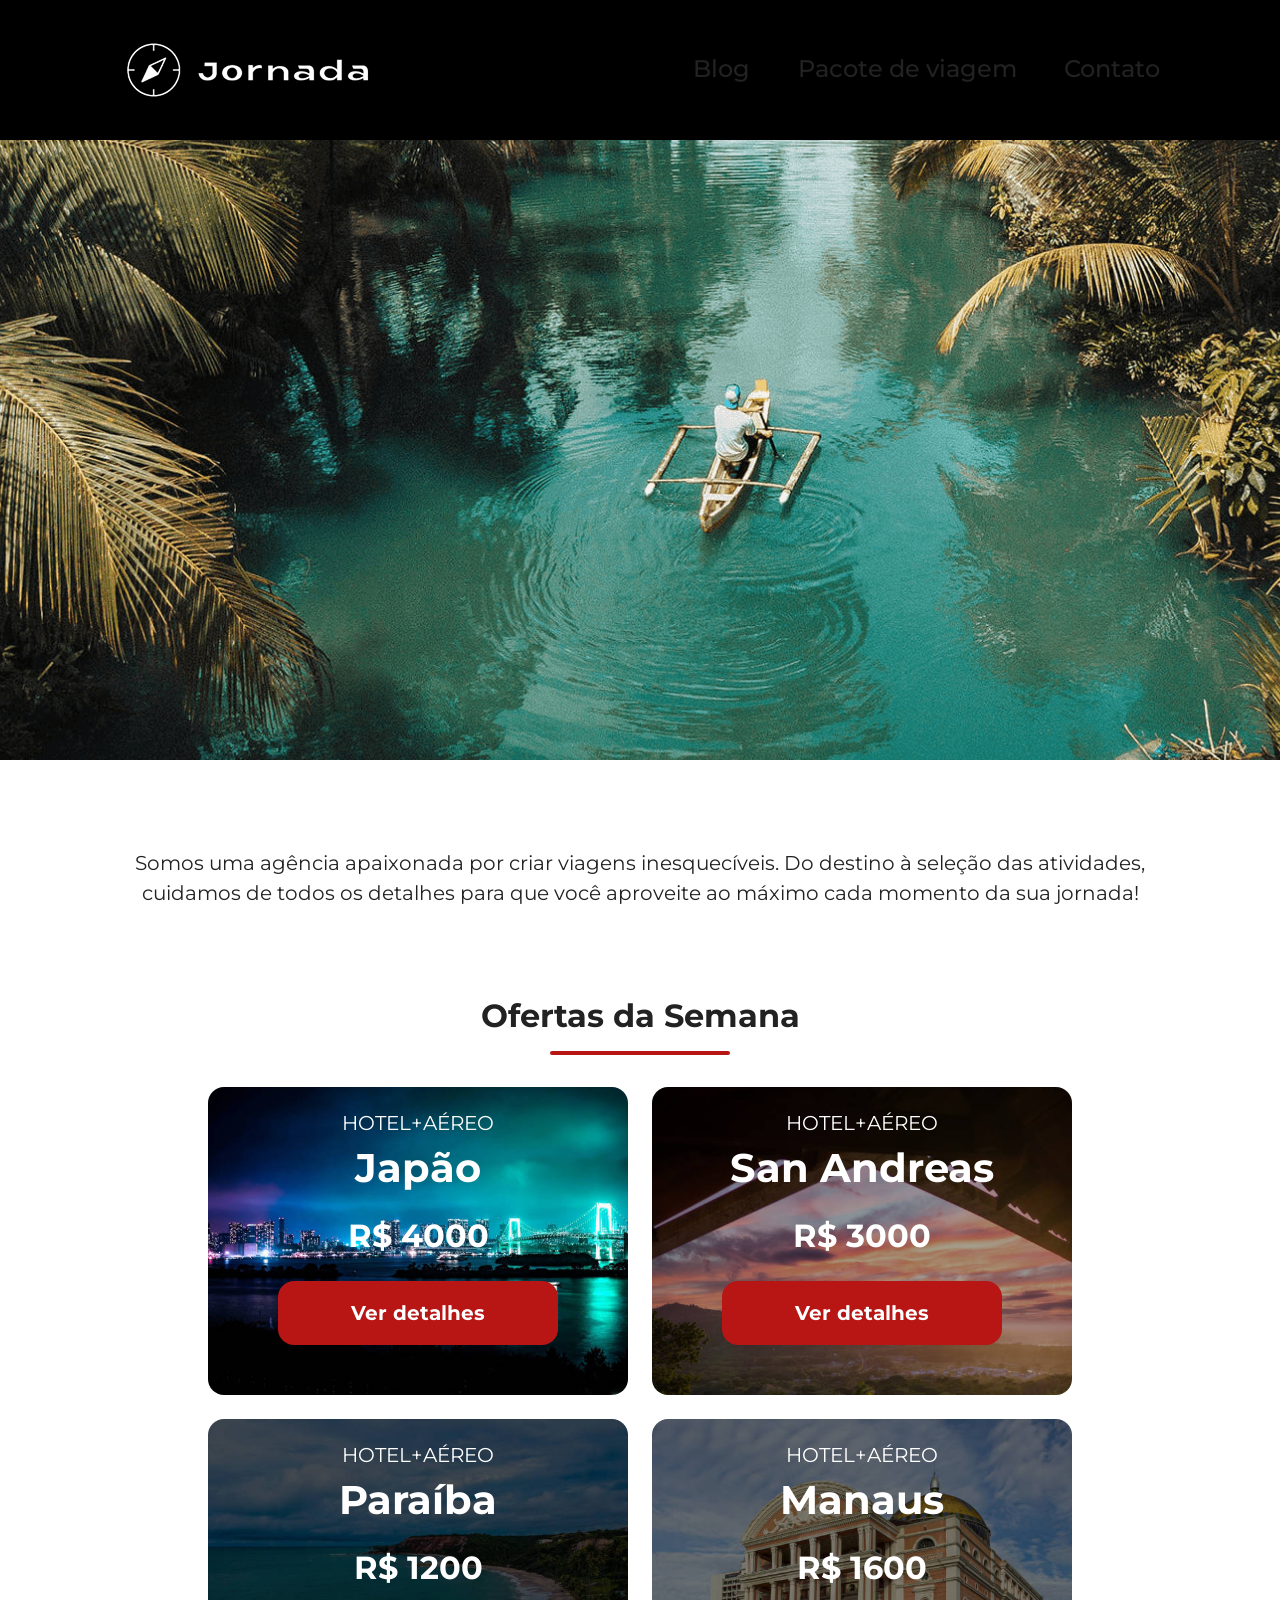
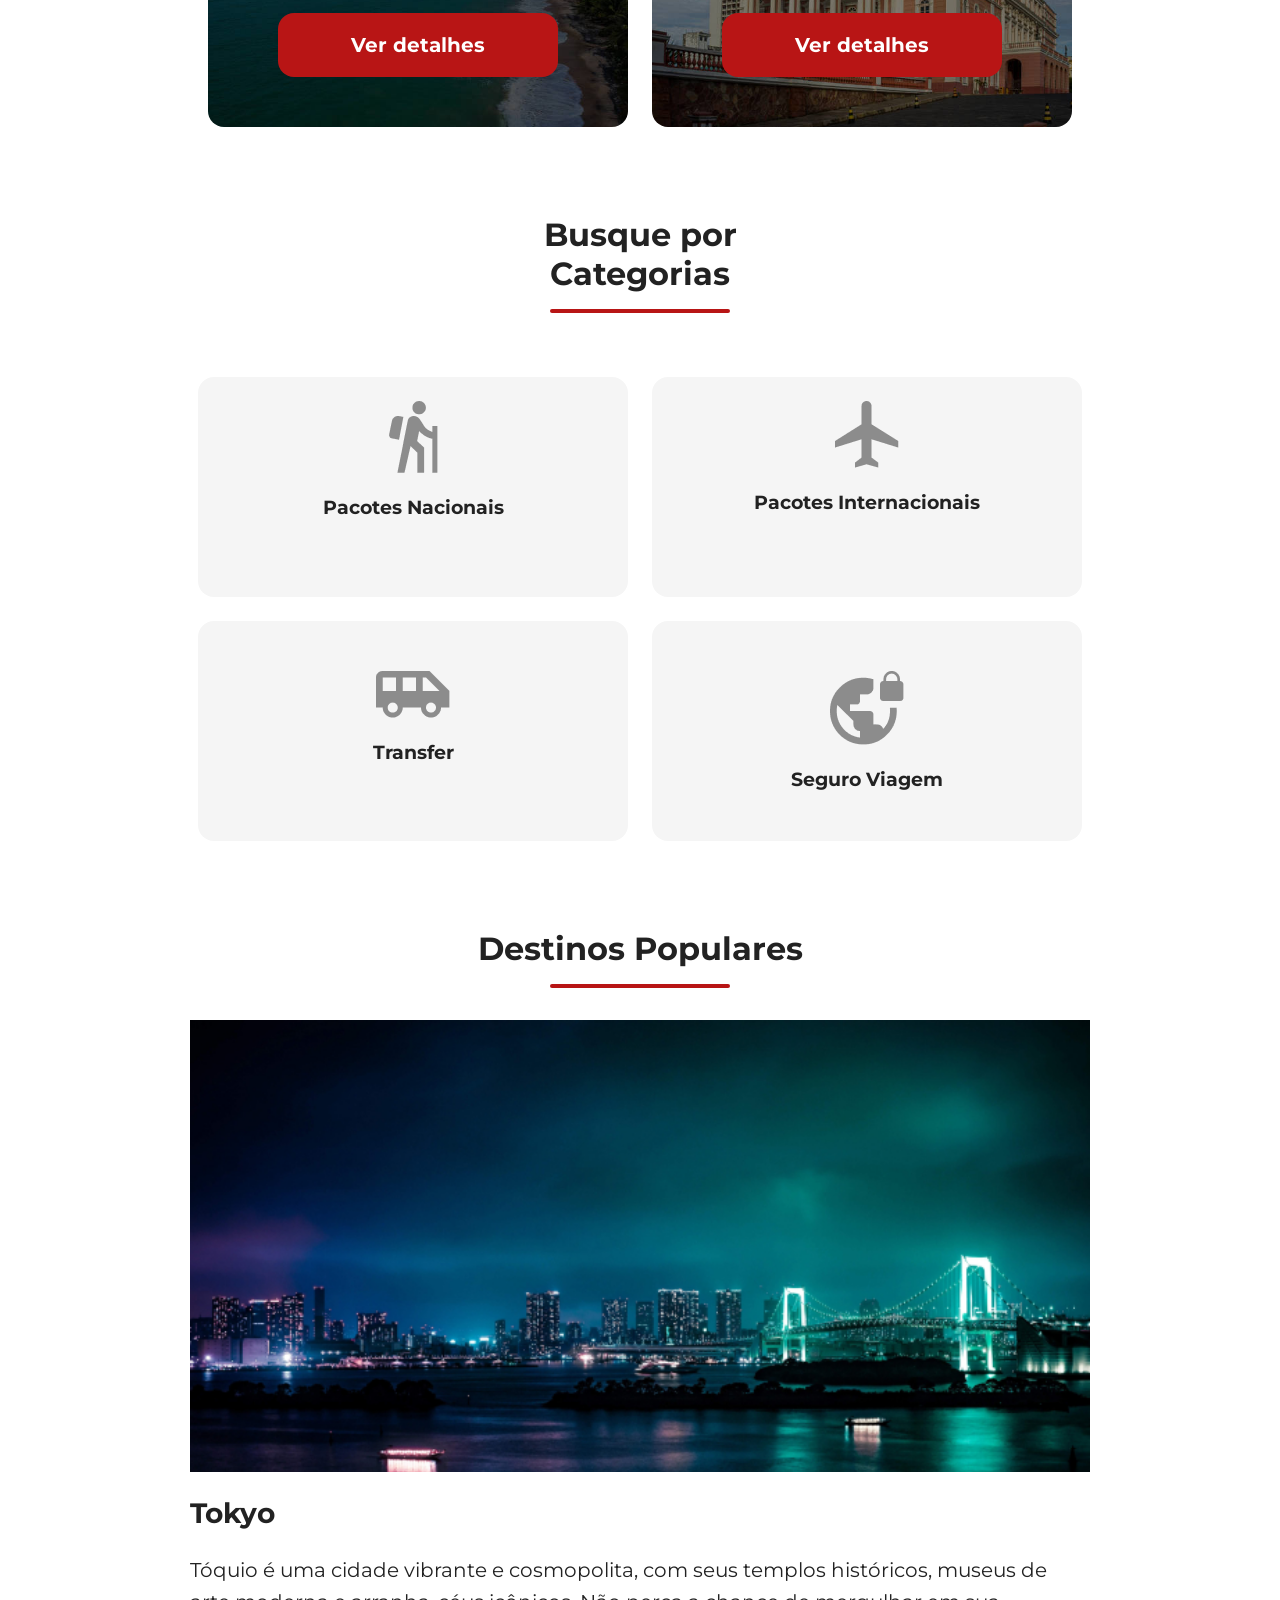
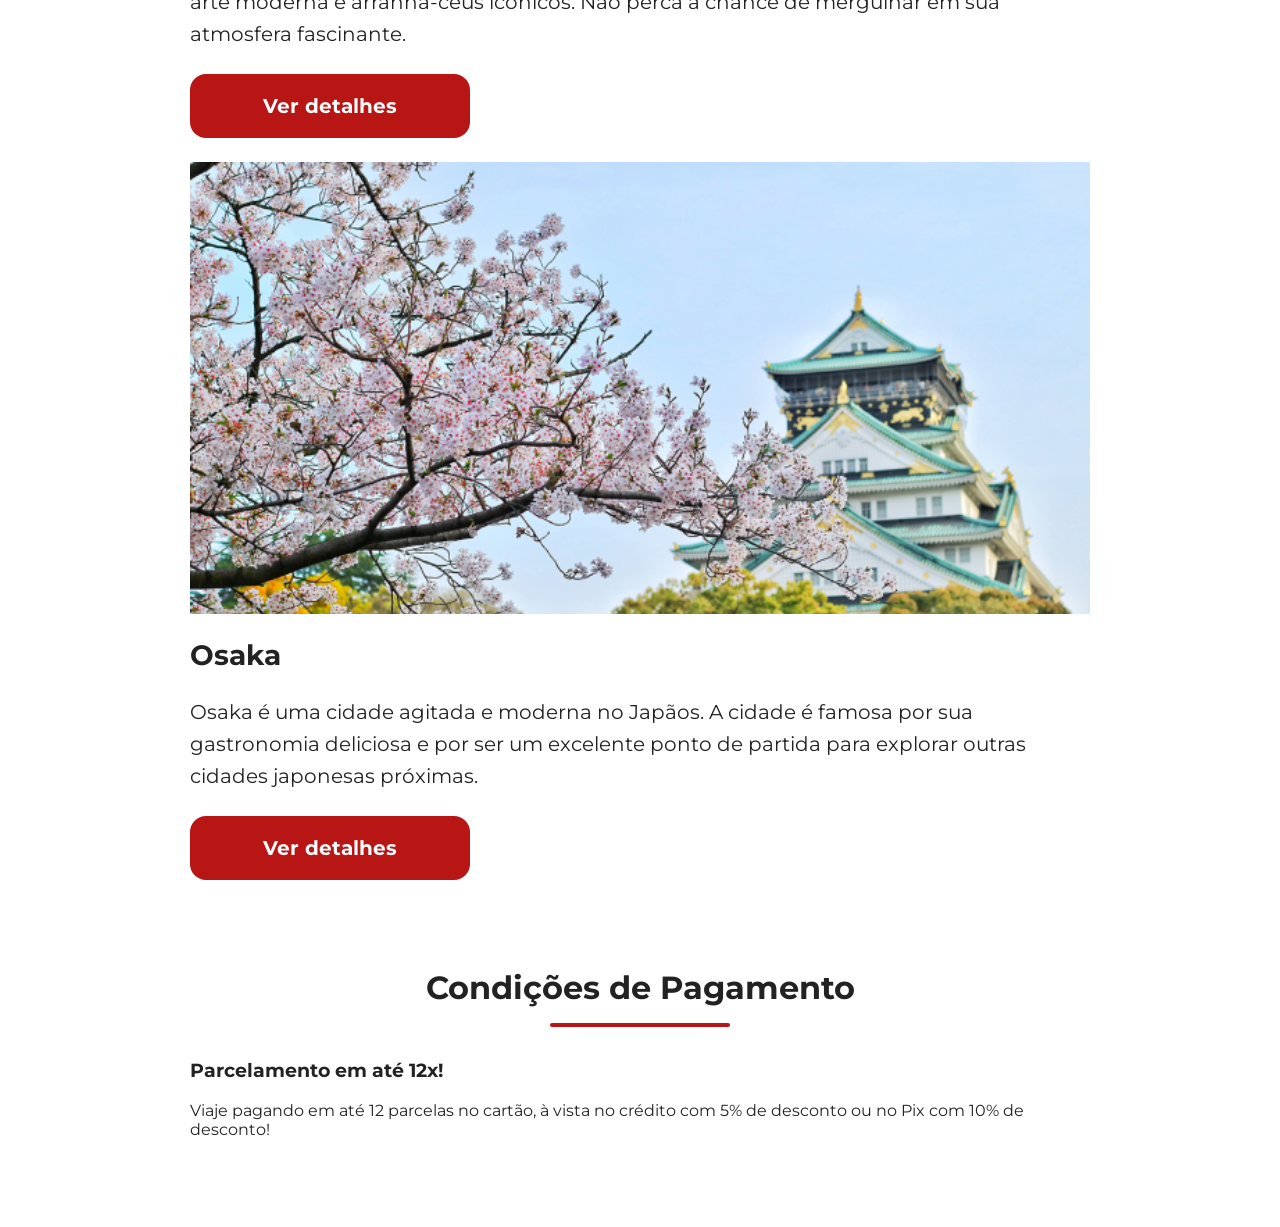
==== index.html @ bb182512 "Inicia sessao de condição de pagamento" ====
<!doctype html>
<html lang="pt-br">
  <head>
    <meta charset="UTF-8" />
    <meta name="viewport" content="width=device-width, initial-scale=1.0" />
    <link rel="stylesheet" href="./css/style.css" />
    <title>Jornada Viagens</title>
  </head>
  <body>
    <header class="main-header">
      <a class="logo" href="index.html" title="voltar para a página inicial">
        <img
          class="img-mobile"
          src="./img/bussola-jornada-branca.png"
          alt="Bussola do logo Jornada Viagens na cor Branca"
        />
        <img
          class="img-desktop"
          src="img/bussola-texto-jornada-branca.png"
          alt="Logo Jornada Viagens na cor Branca"
        />
      </a>

      <div class="navigation-menu">
        <label for="menu"><img src="./img/menu.png" alt="menu" /></label>
        <input type="checkbox" id="menu" hidden />

        <nav>
          <ul class="list-links">
            <li>
              <a href="blog.html" target="_blank" title="Acessar Blog">Blog</a>
            </li>
            <li>
              <a
                href="pacotes.html"
                target="_blank"
                title="Acessar pacotes de Viagens"
                >Pacote de viagem</a
              >
            </li>
            <li>
              <a href="contato.html" target="_blank" title="Acessar Contato "
                >Contato</a
              >
            </li>
          </ul>
        </nav>
      </div>
    </header>

    <section class="hero">
      <div class="hero-img"></div>
      <h2>
        Somos uma agência apaixonada por criar viagens inesquecíveis. Do destino
        à seleção das atividades, cuidamos de todos os detalhes para que você
        aproveite ao máximo cada momento da sua jornada!
      </h2>
    </section>

    <section class="offers">
      <div class="section-title">
        <h2>Ofertas da Semana</h2>
        <hr />
      </div>

      <div class="offers-cards">
        <article class="card japao">
          <header>
            <p>HOTEL+AÉREO</p>
            <h3>
              Japão <br />
              <span>R$ 4000</span>
            </h3>
          </header>

          <footer>
            <a href="#" class="button">Ver detalhes</a>
          </footer>
          <br />
        </article>

        <article class="card san-andreas">
          <header>
            <p>HOTEL+AÉREO</p>
            <h3>
              San Andreas <br />
              <span>R$ 3000</span>
            </h3>
          </header>

          <footer>
            <a href="#" class="button">Ver detalhes</a>
          </footer>
          <br />
        </article>

        <article class="card paraiba">
          <header>
            <p>HOTEL+AÉREO</p>
            <h3>
              Paraíba <br />
              <span>R$ 1200</span>
            </h3>
          </header>

          <footer>
            <a href="#" class="button">Ver detalhes</a>
          </footer>
          <br />
        </article>

        <article class="card manaus">
          <header>
            <p>HOTEL+AÉREO</p>
            <h3>
              Manaus <br />
              <span>R$ 1600</span>
            </h3>
          </header>

          <footer>
            <a href="#" class="button">Ver detalhes</a>
          </footer>
          <br />
        </article>
      </div>
    </section>

    <section class="categories">
      <div class="section-title">
        <h2>Busque por Categorias</h2>
        <hr />
      </div>

      <div class="categories-cards">
        <a
          class="card nacional"
          href="#"
          target="_blank"
          title="Busque pela categoria pacotes nacionais"
        >
          <img
            src="./img/icone-pacotes-nacionais.png"
            alt="icone representando uma pessoa fazendo caminhada"
          />

          <h3>Pacotes Nacionais</h3>
        </a>

        <a
          class="card internacional"
          href="#"
          target="_blank"
          title="Busque pela categoria pacotes Internacionais"
        >
          <img
            src="./img/icone-pacotes-interacionais.png"
            alt="icone representando um aviao"
          />

          <h3>Pacotes Internacionais</h3>
        </a>

        <a
          class="card transfer single-line bus"
          href="#"
          target="_blank"
          title="Busque por um transfer"
        >
          <img
            src="./img/icone-transfer.png"
            alt="icone representando um onibus"
          />

          <h3>Transfer</h3>
        </a>

        <a
          class="card seguro-viagem single-line"
          href="#"
          target="_blank"
          title="Busque por seguro viagem"
        >
          <img
            src="./img/icone-seguro-viagem.png"
            alt="icone representando o planeta terra"
          />

          <h3>Seguro Viagem</h3>
        </a>
      </div>
    </section>

    <section class="destinations">
      <div class="section-title">
        <h2>Destinos Populares</h2>
        <hr />
      </div>

      <div class="destination-items">
        <article class="item tokyo">
          <header>
            <div class="img-item"></div>
            <h3 class="content-title">Tokyo</h3>
          </header>
          <p class="content-text">
            Tóquio é uma cidade vibrante e cosmopolita, com seus templos
            históricos, museus de arte moderna e arranha-céus icônicos. Não
            perca a chance de mergulhar em sua atmosfera fascinante.
          </p>
          <footer>
            <a
              href="#"
              target="_blank"
              title="Veja mais detalhes do destino Tokyo"
              class="button"
              >Ver detalhes
            </a>
          </footer>
        </article>

        <article class="item osaka">
          <header>
            <div class="img-item"></div>
            <h3 class="content-title">Osaka</h3>
          </header>
          <p class="content-text">
            Osaka é uma cidade agitada e moderna no Japãos. A cidade é famosa
            por sua gastronomia deliciosa e por ser um excelente ponto de
            partida para explorar outras cidades japonesas próximas.
          </p>
          <footer>
            <a
              href="#"
              class="button"
              target="_blank"
              title="Veja mais detalhes do destino Osaka"
              >Ver detalhes</a
            >
          </footer>
        </article>
      </div>
    </section>

    <section class="payments">
      <div class="section-title">
        <h2>Condições de Pagamento</h2>
        <hr />
      </div>

      <div class="text-content">
        <h3>Parcelamento em até 12x!</h3>
        <p>
          Viaje pagando em até 12 parcelas no cartão, à vista no crédito com 5%
          de desconto ou no Pix com 10% de desconto!
        </p>
      </div>
      <div class="image-content">
        <div class="image bag"></div>
        <div class="image passport"></div>
        <div class="image people"></div>
      </div>
    </section>
  </body>
</html>
---- css/style.css ----
@import url(global.css);
@import url(header.css);
@import url(hero.css);
@import url(offers.css);
@import url(categories.css);
@import url(destinations.css);
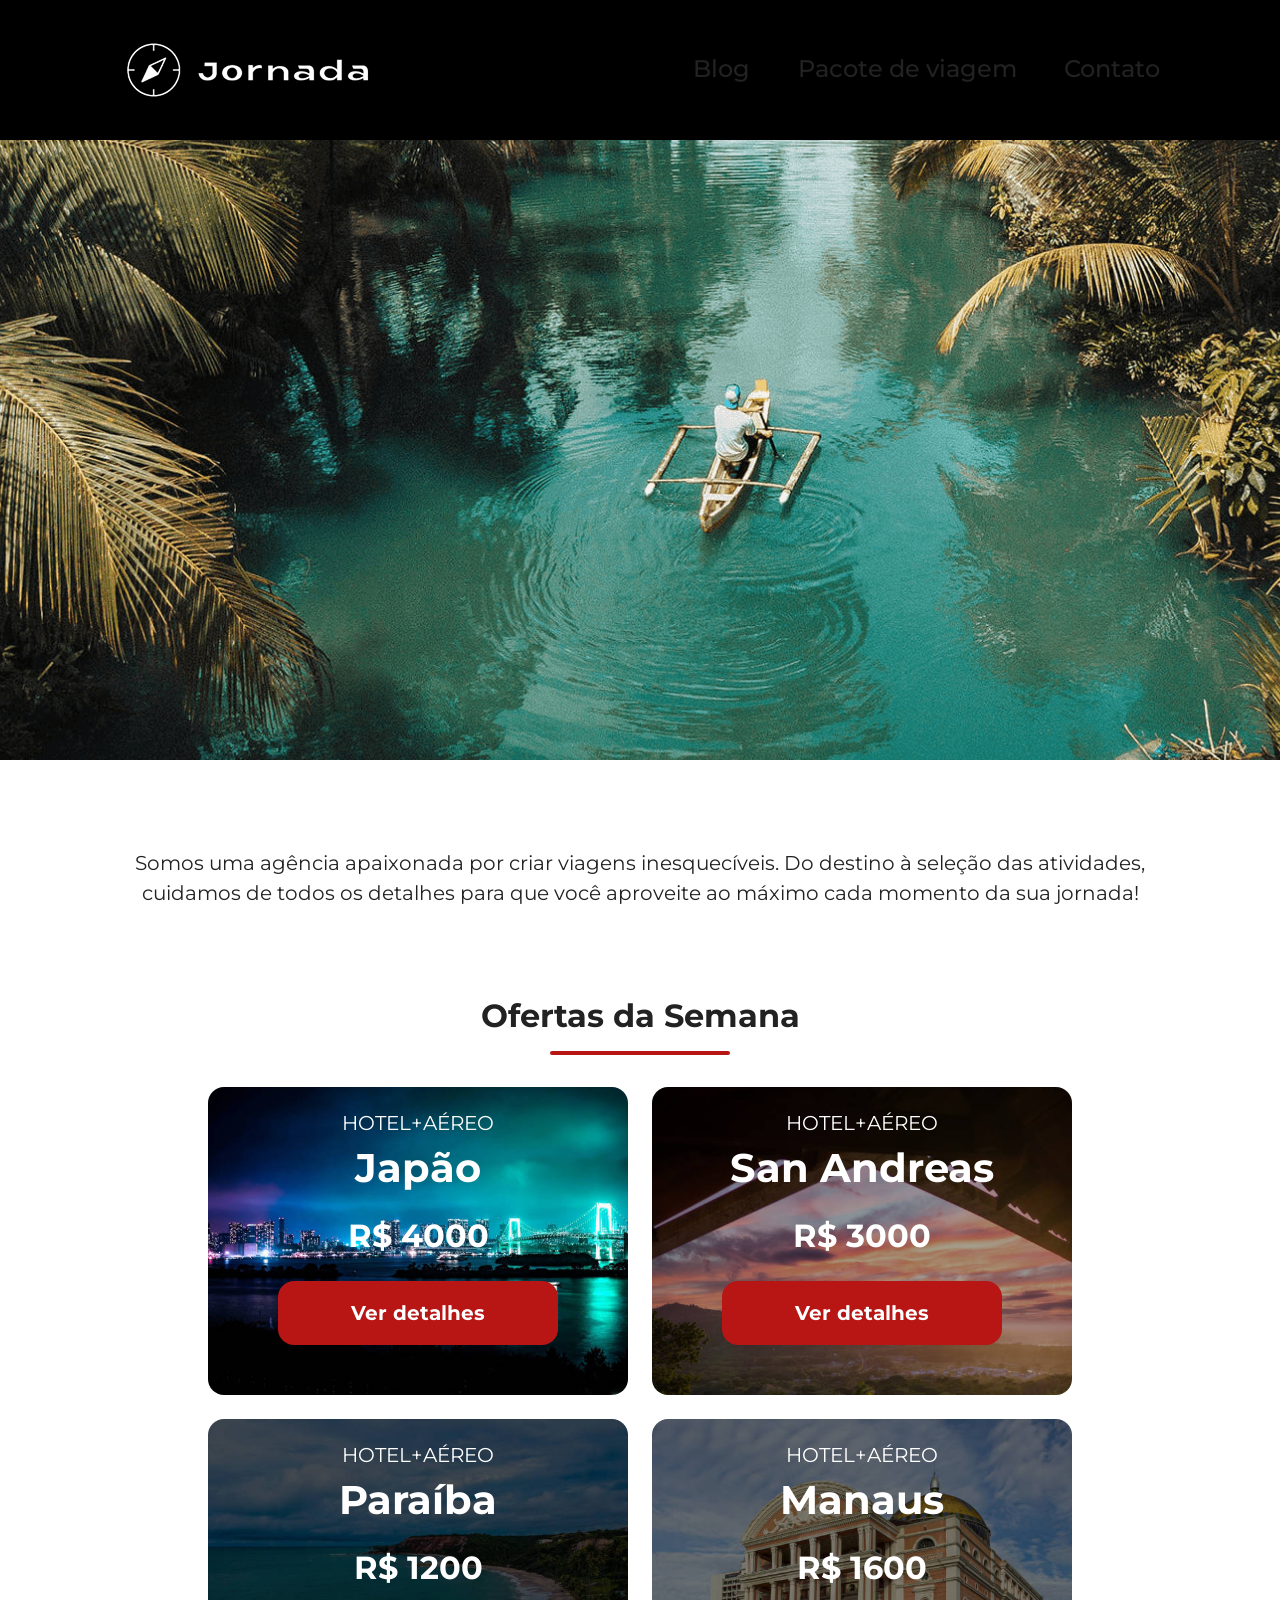
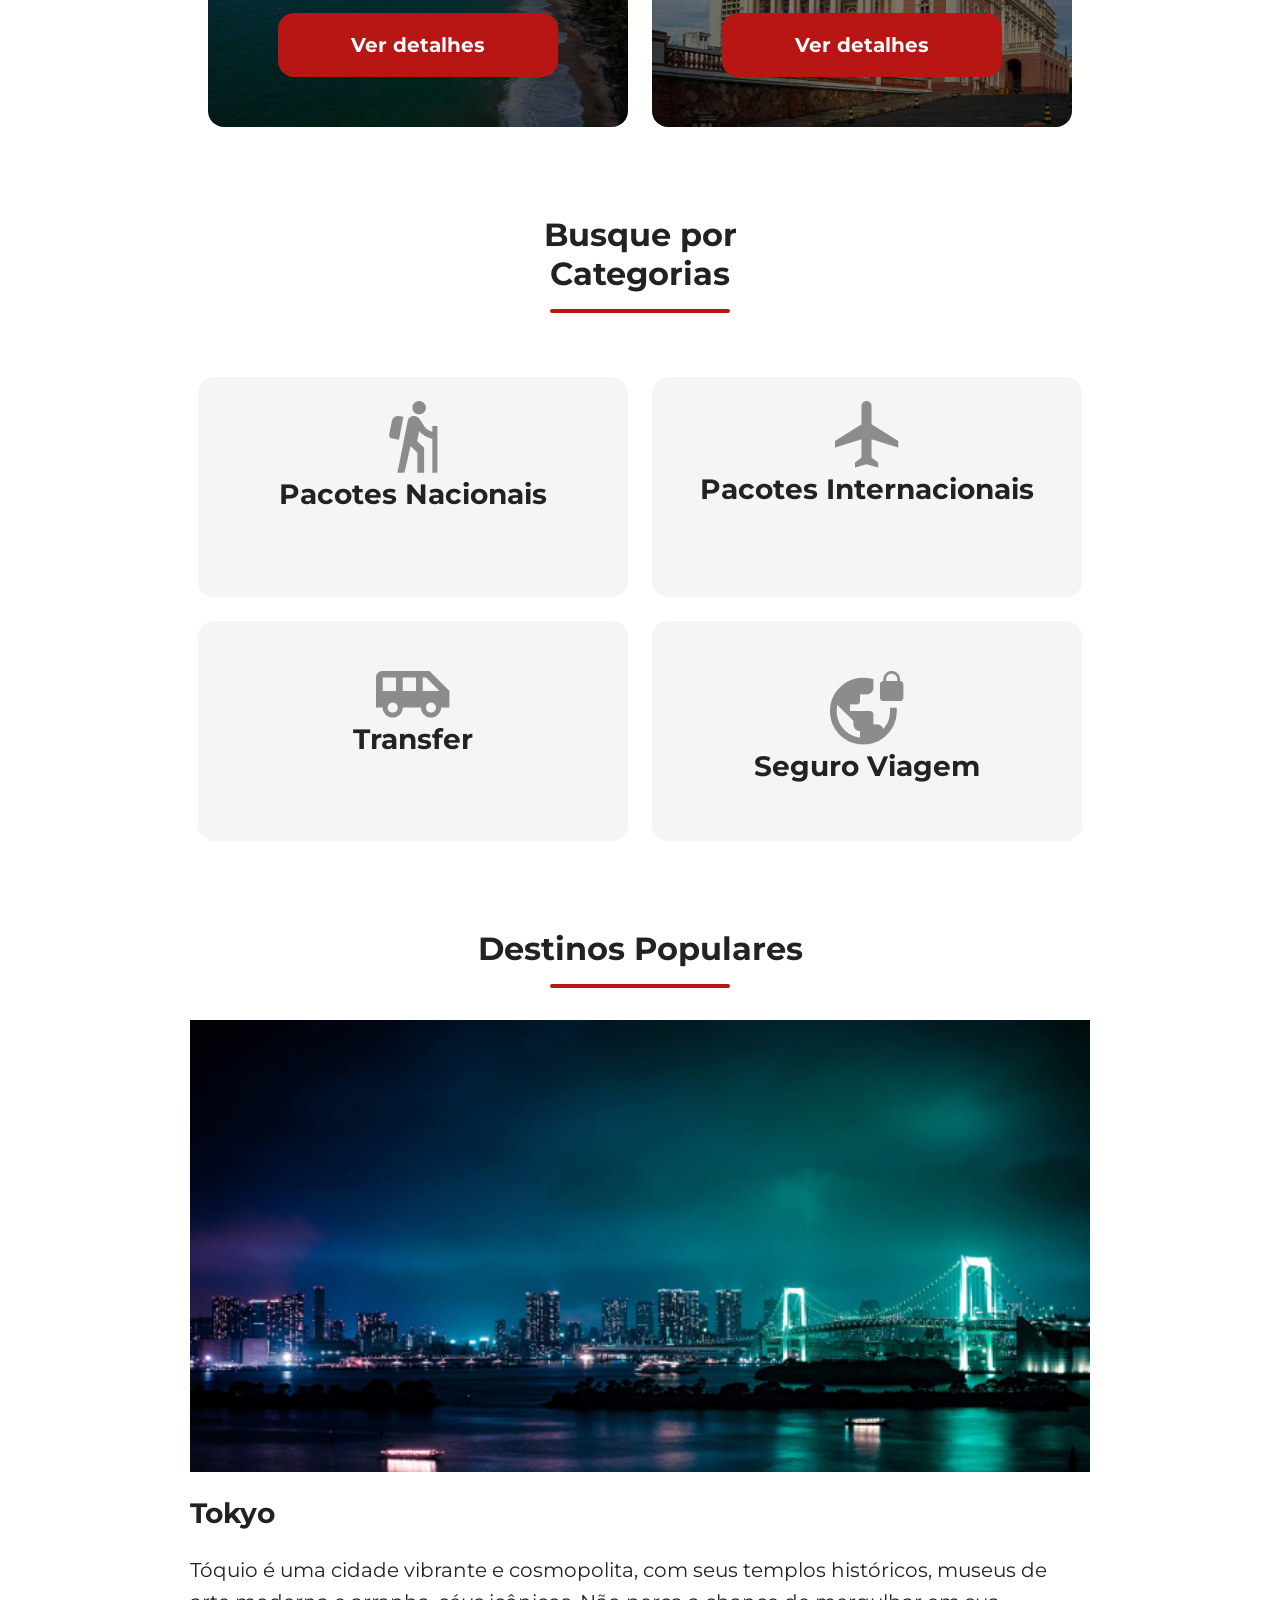
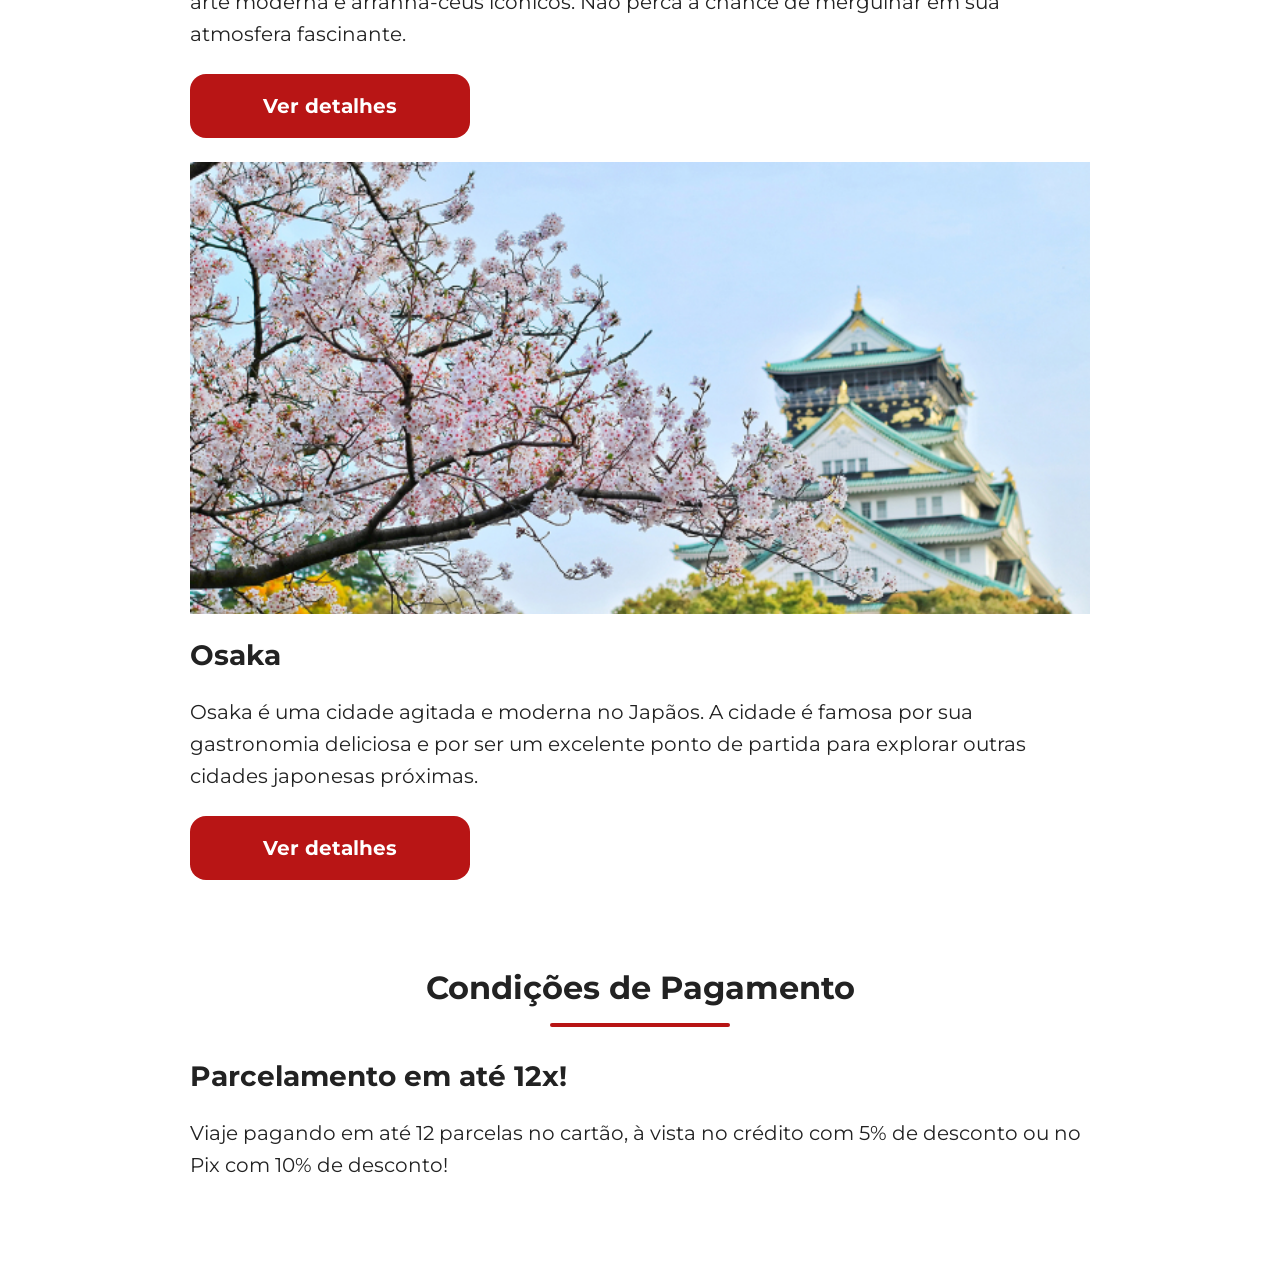
==== commit 2f9cdf57: "Reutiliza estilogs de textos" ====
--- a/index.html
+++ b/index.html
@@ -128,7 +128,7 @@
 
     <section class="categories">
       <div class="section-title">
-        <h2>Busque por Categorias</h2>
+        <h2 class="content-title">Busque por Categorias</h2>
         <hr />
       </div>
 
@@ -144,7 +144,7 @@
             alt="icone representando uma pessoa fazendo caminhada"
           />
 
-          <h3>Pacotes Nacionais</h3>
+          <h3 class="content-title">Pacotes Nacionais</h3>
         </a>
 
         <a
@@ -158,7 +158,7 @@
             alt="icone representando um aviao"
           />
 
-          <h3>Pacotes Internacionais</h3>
+          <h3 class="content-title">Pacotes Internacionais</h3>
         </a>
 
         <a
@@ -172,7 +172,7 @@
             alt="icone representando um onibus"
           />
 
-          <h3>Transfer</h3>
+          <h3 class="content-title">Transfer</h3>
         </a>
 
         <a
@@ -186,14 +186,14 @@
             alt="icone representando o planeta terra"
           />
 
-          <h3>Seguro Viagem</h3>
+          <h3 class="content-title">Seguro Viagem</h3>
         </a>
       </div>
     </section>
 
     <section class="destinations">
       <div class="section-title">
-        <h2>Destinos Populares</h2>
+        <h2 class="content-title">Destinos Populares</h2>
         <hr />
       </div>
 
@@ -249,8 +249,8 @@
       </div>
 
       <div class="text-content">
-        <h3>Parcelamento em até 12x!</h3>
-        <p>
+        <h3 class="content-title">Parcelamento em até 12x!</h3>
+        <p class="content-text">
           Viaje pagando em até 12 parcelas no cartão, à vista no crédito com 5%
           de desconto ou no Pix com 10% de desconto!
         </p>
--- a/css/style.css
+++ b/css/style.css
@@ -4,3 +4,4 @@
 @import url(offers.css);
 @import url(categories.css);
 @import url(destinations.css);
+@import url(payments.css);
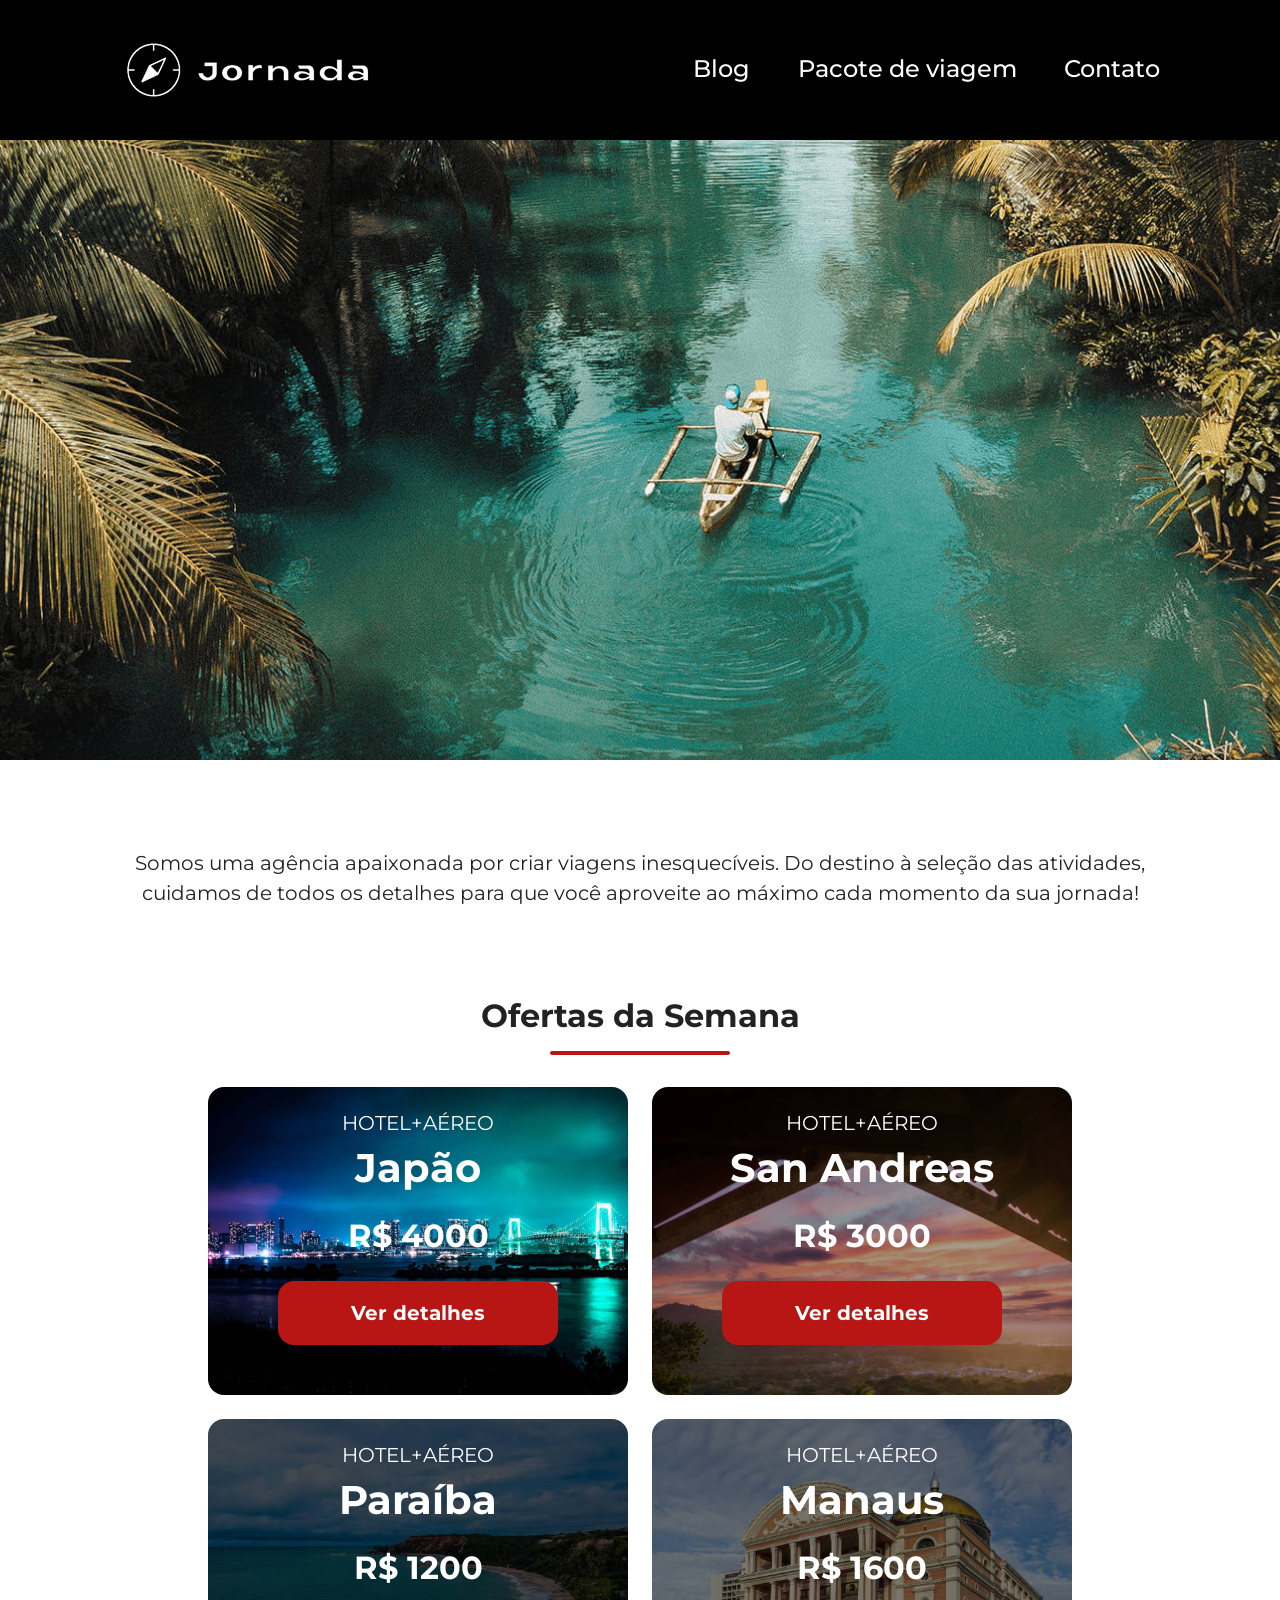
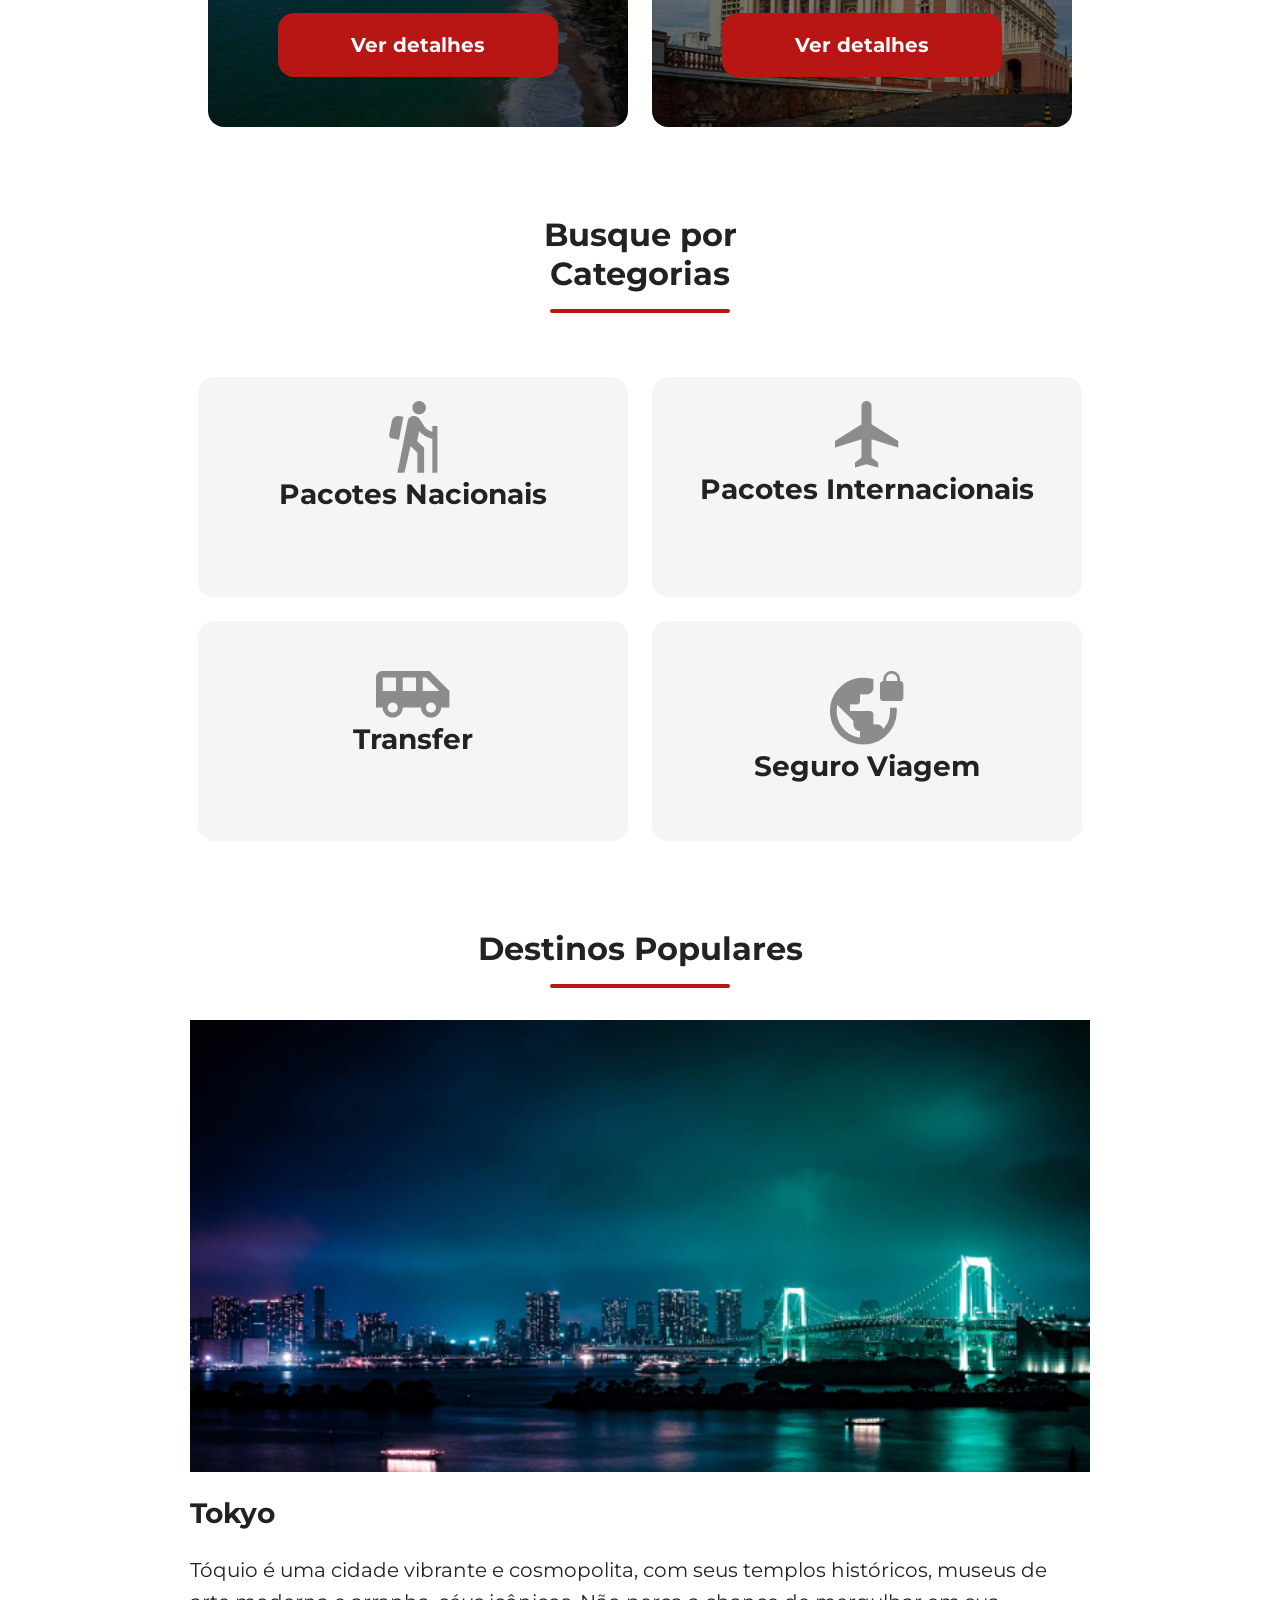
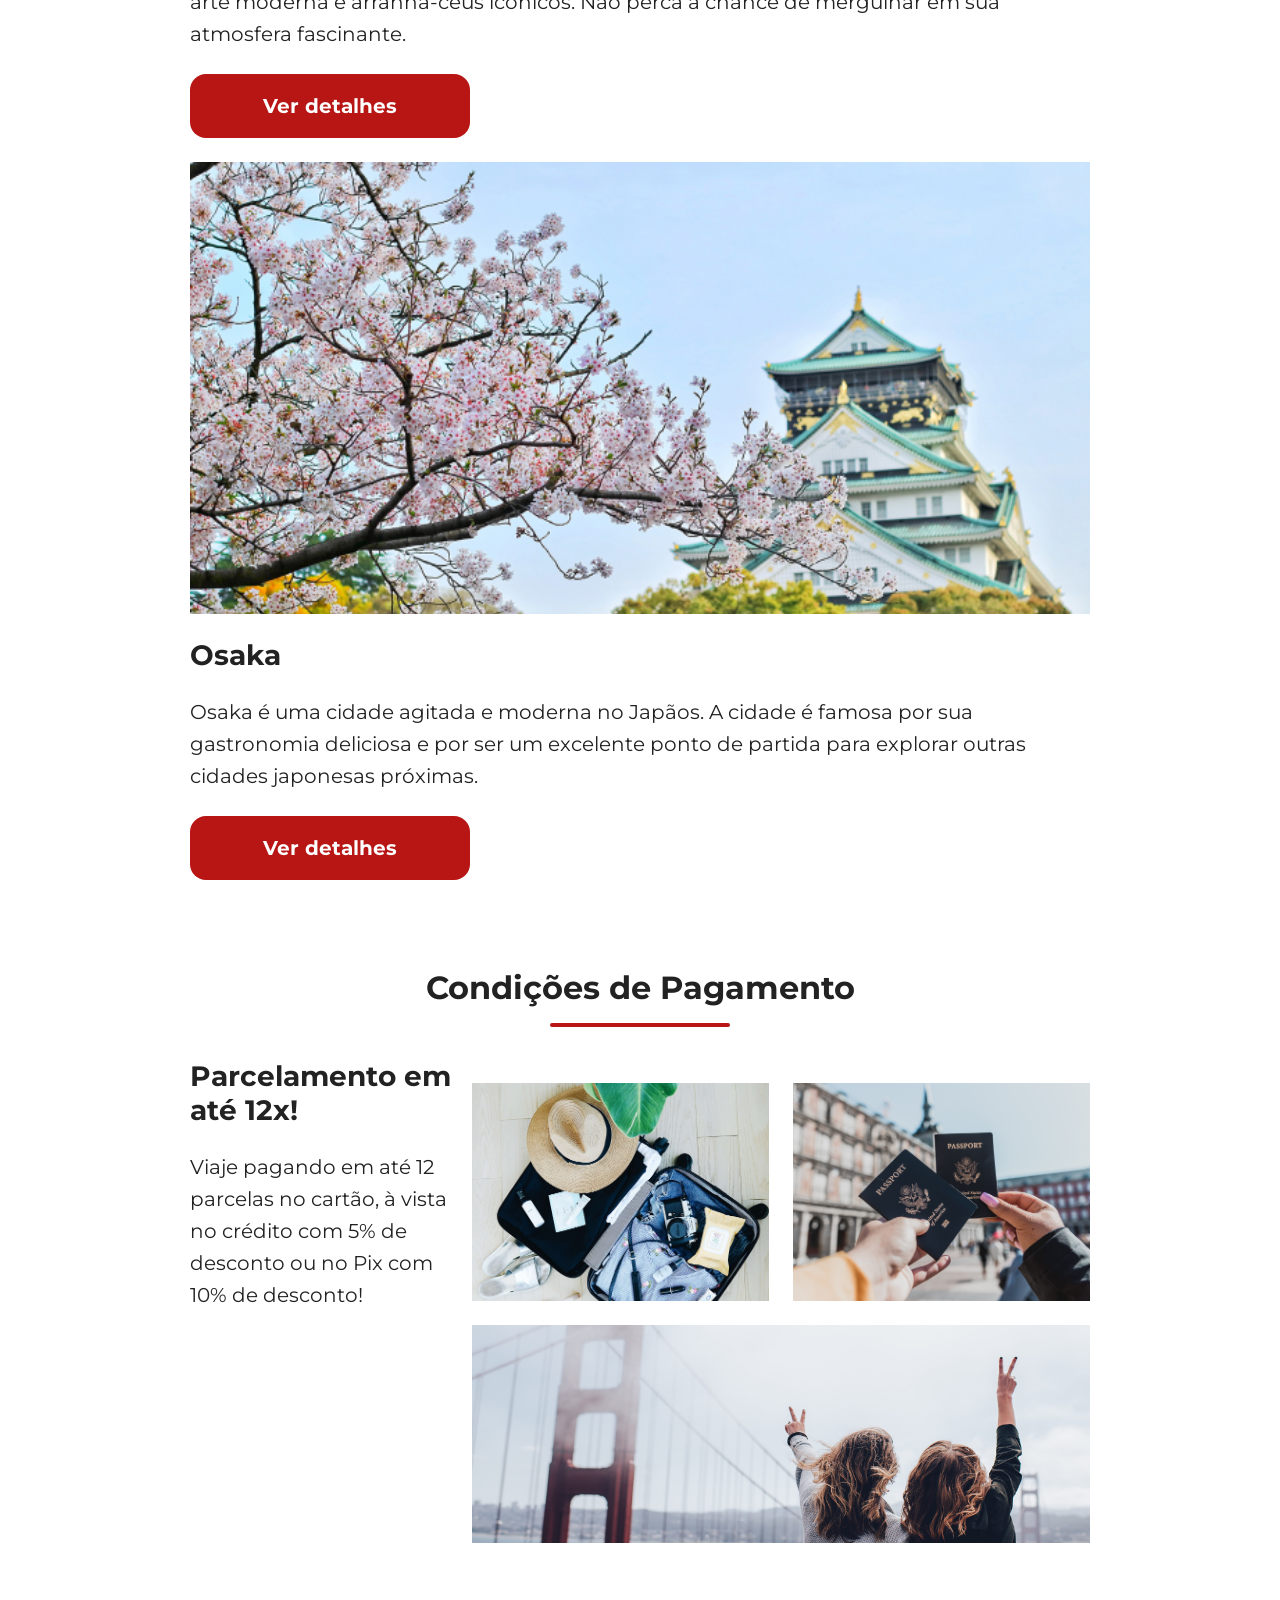
==== commit 29936199: "Finaliza sessao pagamentos" ====
--- a/index.html
+++ b/index.html
@@ -247,18 +247,19 @@
         <h2>Condições de Pagamento</h2>
         <hr />
       </div>
-
-      <div class="text-content">
-        <h3 class="content-title">Parcelamento em até 12x!</h3>
-        <p class="content-text">
-          Viaje pagando em até 12 parcelas no cartão, à vista no crédito com 5%
-          de desconto ou no Pix com 10% de desconto!
-        </p>
-      </div>
-      <div class="image-content">
-        <div class="image bag"></div>
-        <div class="image passport"></div>
-        <div class="image people"></div>
+      <div class="content-container">
+        <div class="text-content">
+          <h3 class="content-title">Parcelamento em até 12x!</h3>
+          <p class="content-text">
+            Viaje pagando em até 12 parcelas no cartão, à vista no crédito com
+            5% de desconto ou no Pix com 10% de desconto!
+          </p>
+        </div>
+        <div class="image-gallery">
+          <div class="image first"></div>
+          <div class="image second"></div>
+          <div class="image third colspan-2"></div>
+        </div>
       </div>
     </section>
   </body>
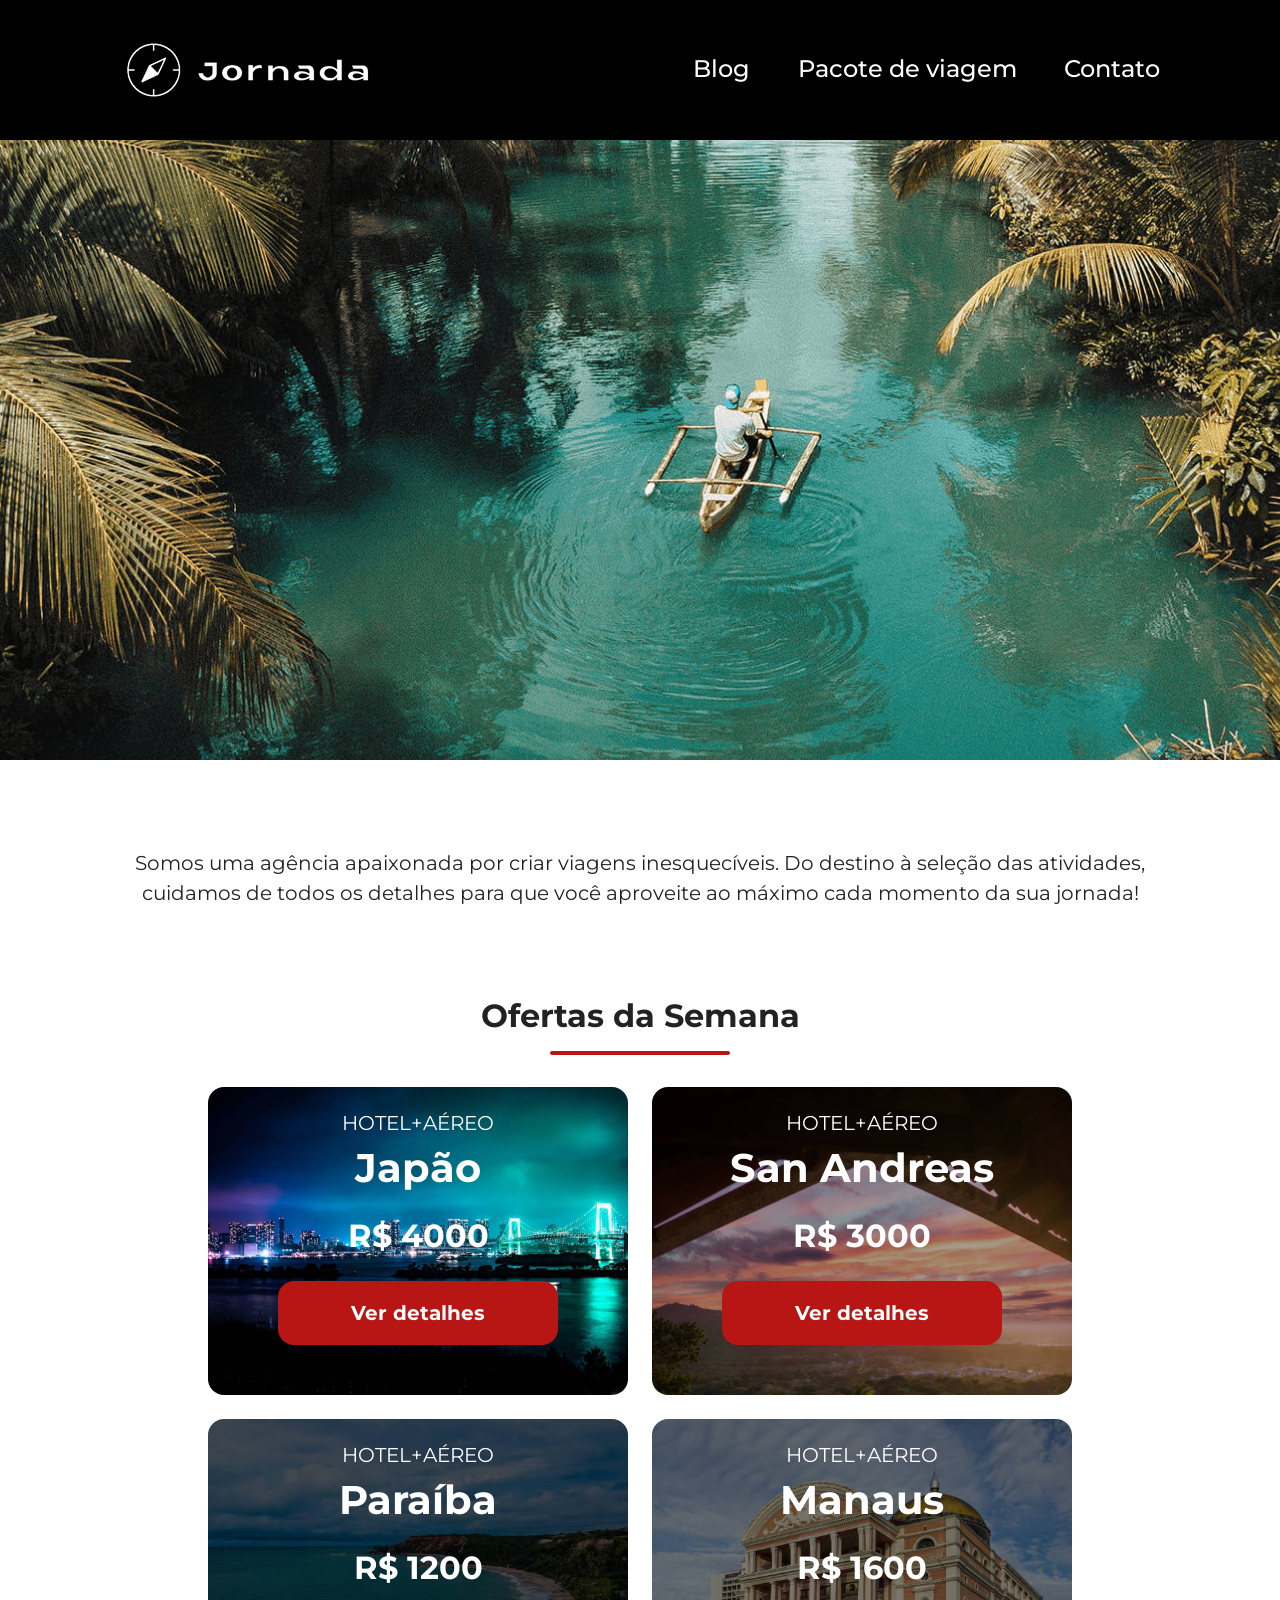
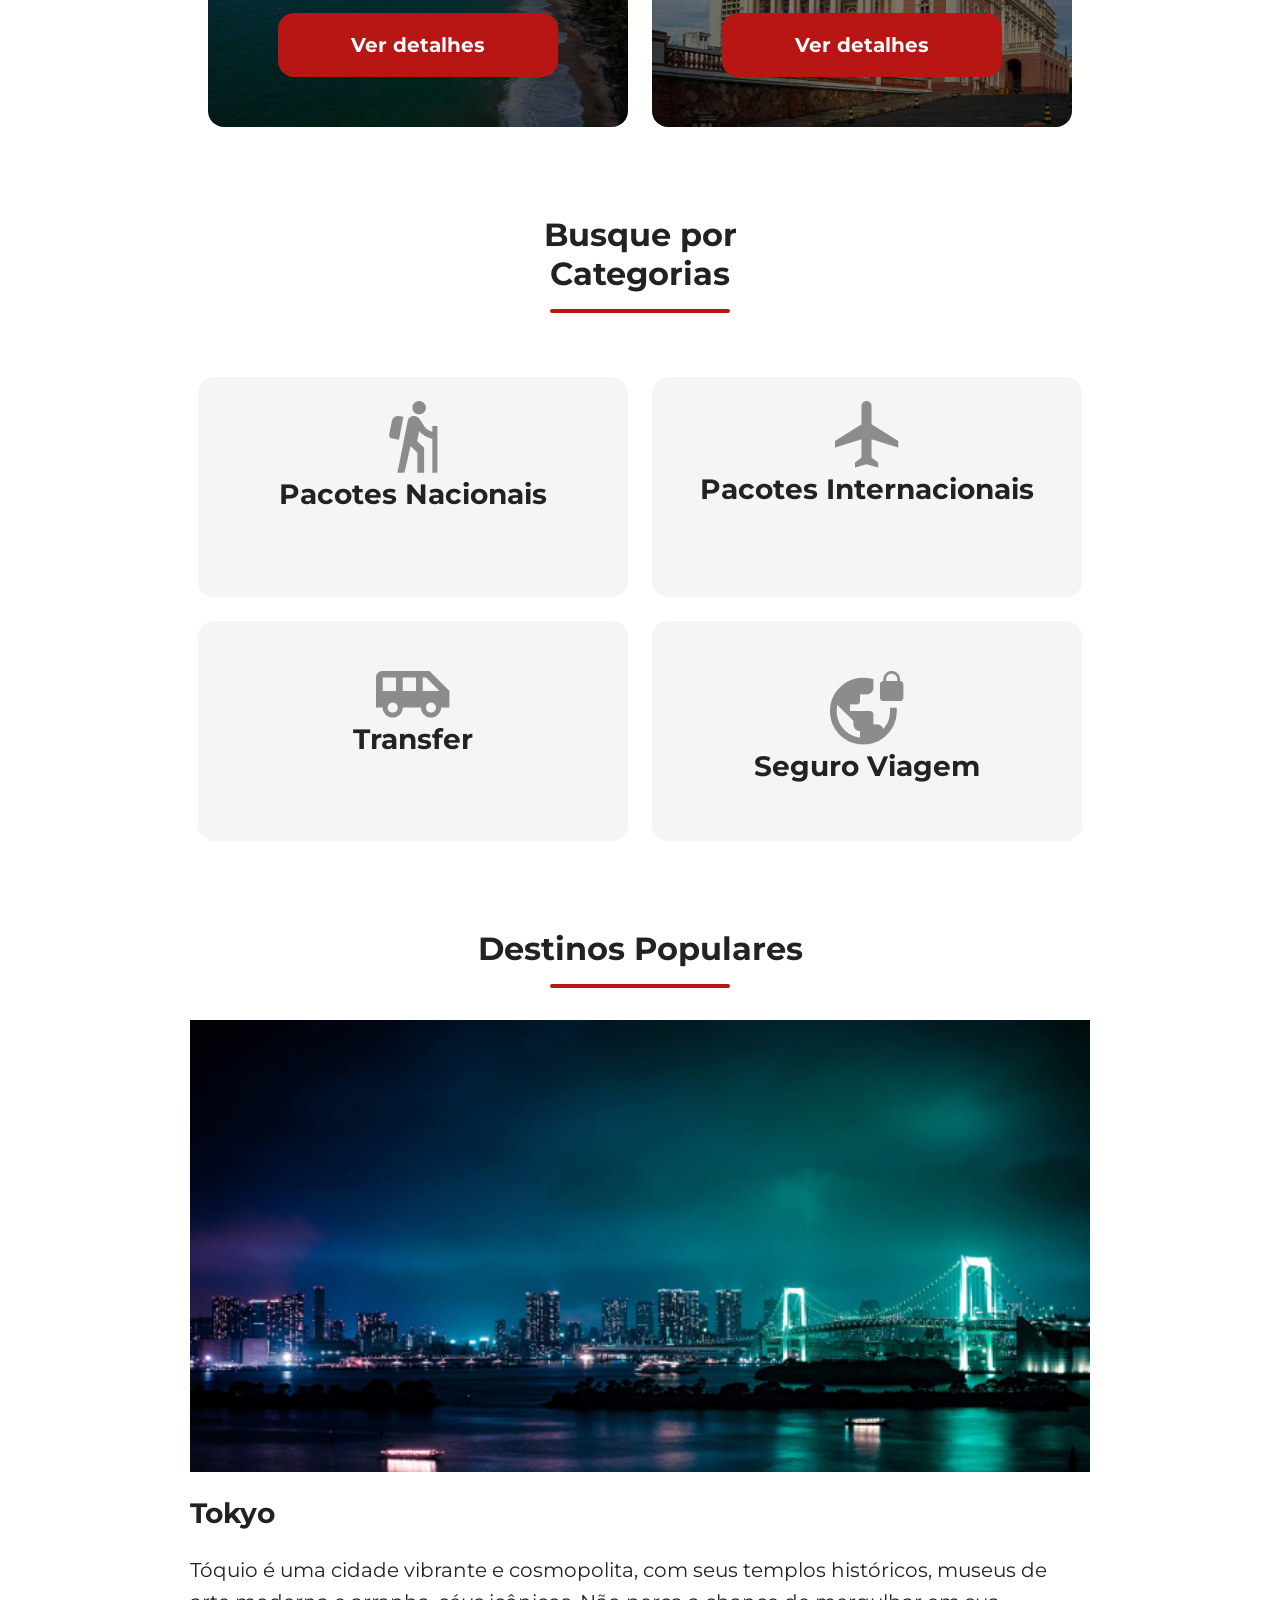
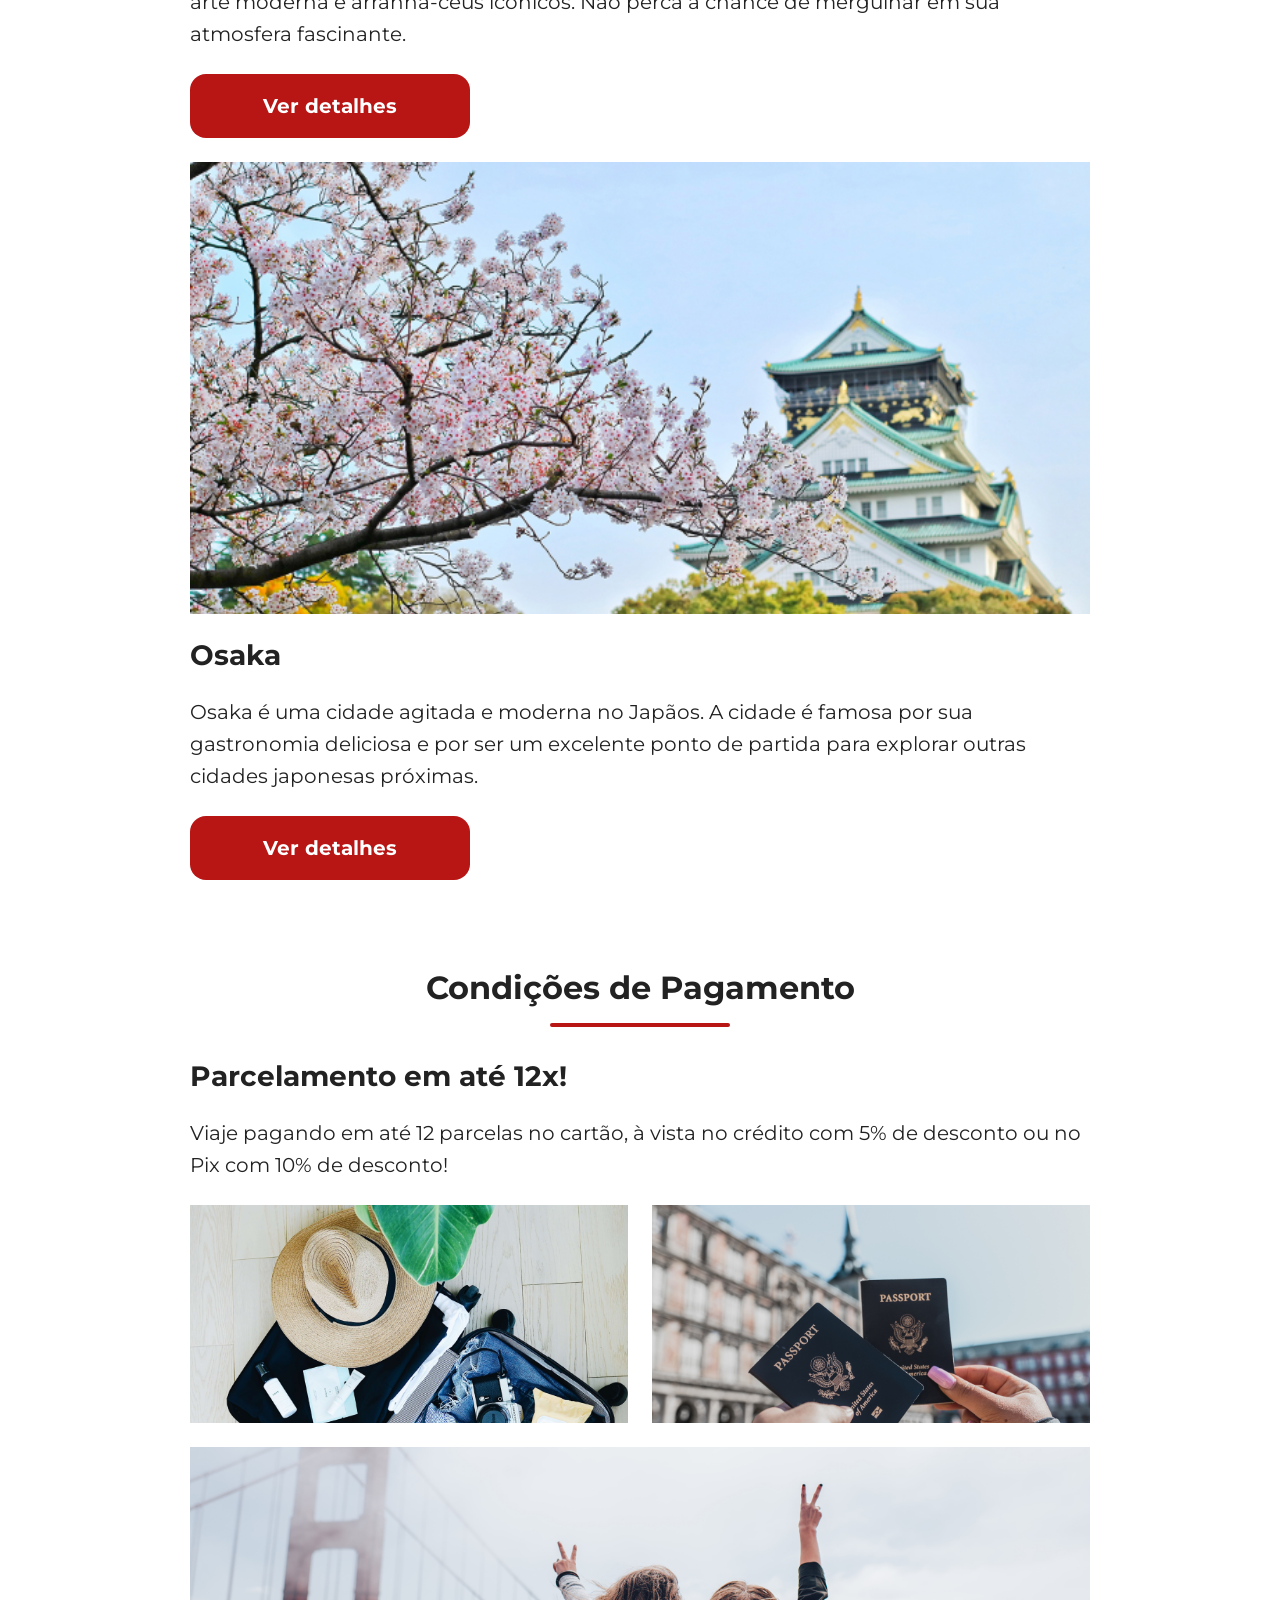
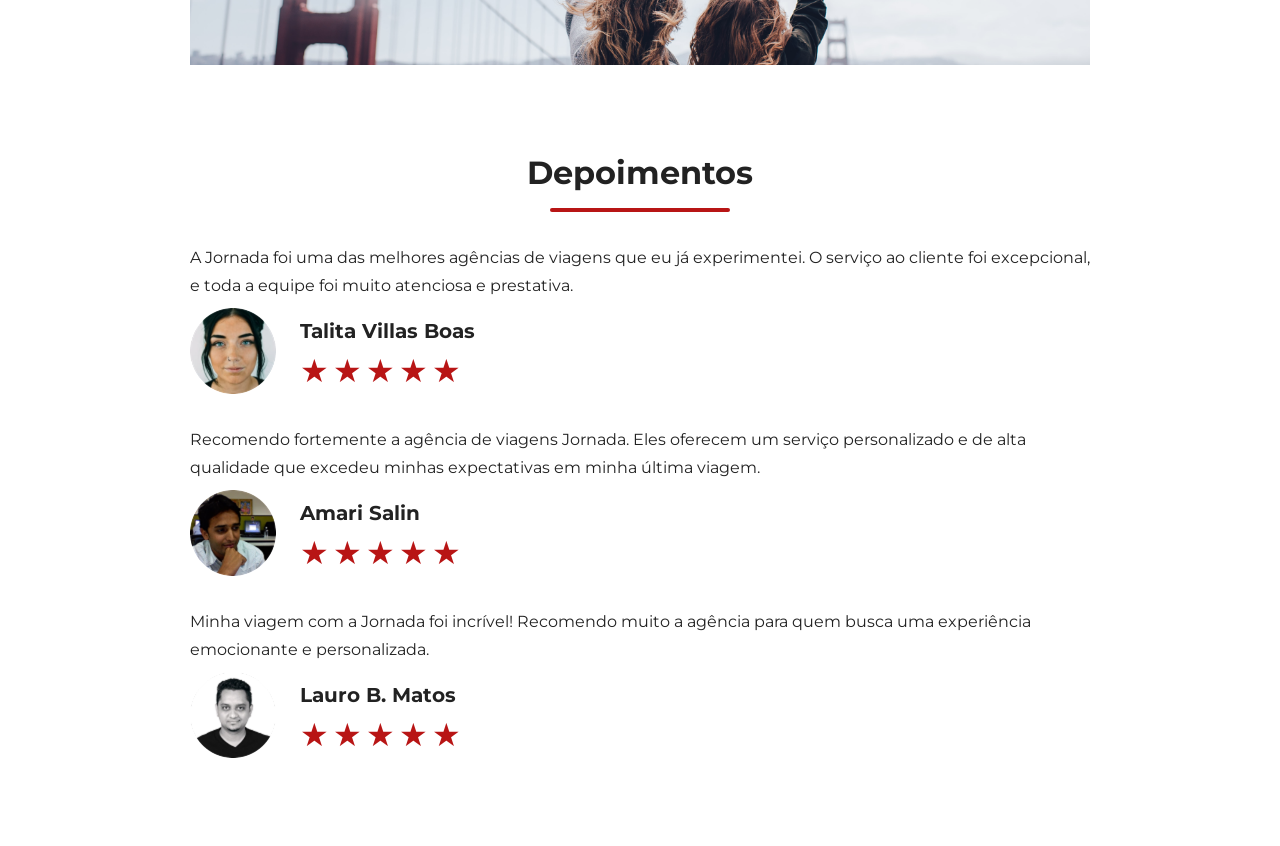
==== commit 325f1edf: "Finaliza estilo mobile sessao depoimentos" ====
--- a/index.html
+++ b/index.html
@@ -262,5 +262,89 @@
         </div>
       </div>
     </section>
+
+    <section class="testimonials">
+      <div class="section-title">
+        <h2>Depoimentos</h2>
+        <hr />
+      </div>
+
+      <div class="testimonials-container">
+        <article>
+          <header>
+            <p>
+              A Jornada foi uma das melhores agências de viagens que eu já
+              experimentei. O serviço ao cliente foi excepcional, e toda a
+              equipe foi muito atenciosa e prestativa.
+            </p>
+          </header>
+          <footer>
+            <img
+              src="./img/avatar-talita.png"
+              alt="perfil da cliente Talita Villas Boas"
+            />
+            <div class="profile-content">
+              <h4>Talita Villas Boas</h4>
+              <div class="rating">
+                <span class="star">★</span>
+                <span class="star">★</span>
+                <span class="star">★</span>
+                <span class="star">★</span>
+                <span class="star">★</span>
+              </div>
+            </div>
+          </footer>
+        </article>
+        <article>
+          <header>
+            <p>
+              Recomendo fortemente a agência de viagens Jornada. Eles oferecem
+              um serviço personalizado e de alta qualidade que excedeu minhas
+              expectativas em minha última viagem.
+            </p>
+          </header>
+          <footer>
+            <img
+              src="./img/avatar-amari-salin.png"
+              alt="perfil do cliente Amari Salin"
+            />
+            <div class="profile-content">
+              <h4>Amari Salin</h4>
+              <div class="rating">
+                <span class="star">★</span>
+                <span class="star">★</span>
+                <span class="star">★</span>
+                <span class="star">★</span>
+                <span class="star">★</span>
+              </div>
+            </div>
+          </footer>
+        </article>
+        <article>
+          <header>
+            <p>
+              Minha viagem com a Jornada foi incrível! Recomendo muito a agência
+              para quem busca uma experiência emocionante e personalizada.
+            </p>
+          </header>
+          <footer>
+            <img
+              src="./img/avatar-lauro.png"
+              alt="perfil do cliente Lauro B. Matos"
+            />
+            <div class="profile-content">
+              <h4>Lauro B. Matos</h4>
+              <div class="rating">
+                <span class="star">★</span>
+                <span class="star">★</span>
+                <span class="star">★</span>
+                <span class="star">★</span>
+                <span class="star">★</span>
+              </div>
+            </div>
+          </footer>
+        </article>
+      </div>
+    </section>
   </body>
 </html>
--- a/css/style.css
+++ b/css/style.css
@@ -5,3 +5,4 @@
 @import url(categories.css);
 @import url(destinations.css);
 @import url(payments.css);
+@import url(testimonials.css);
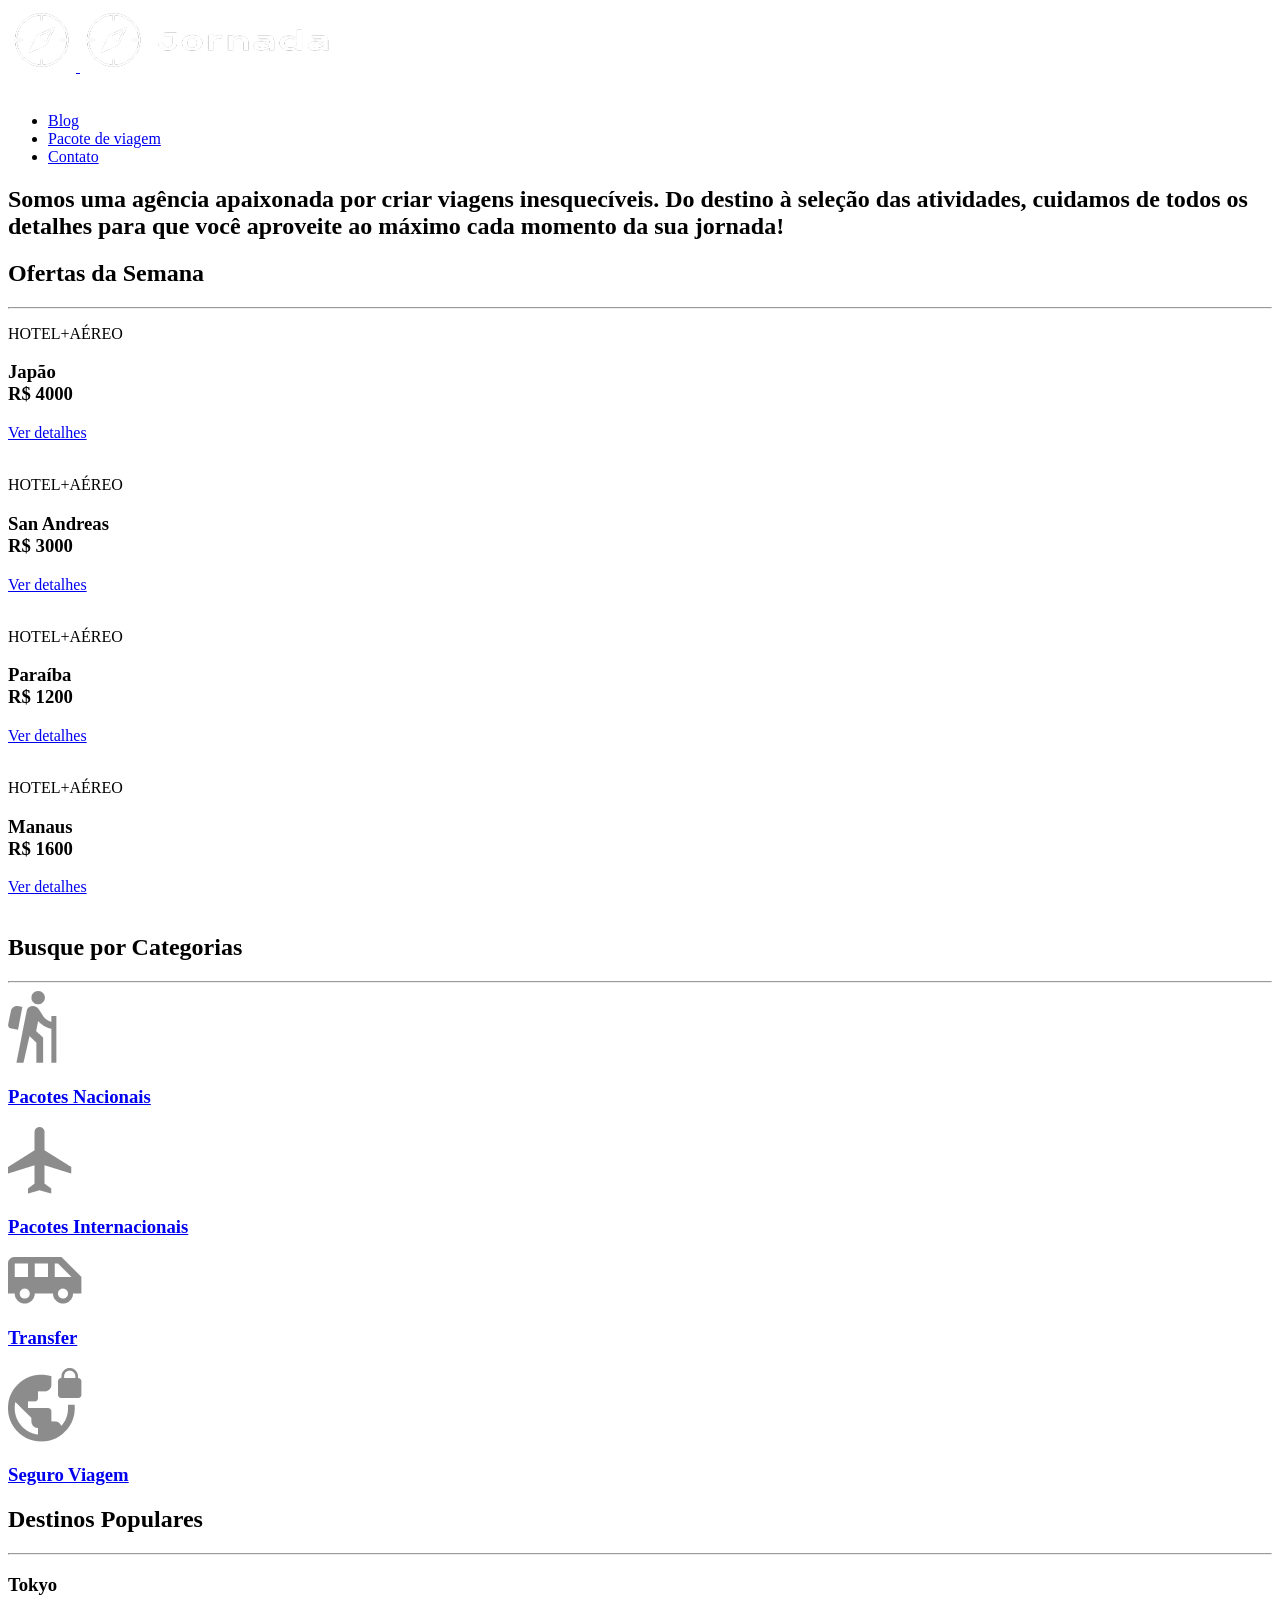
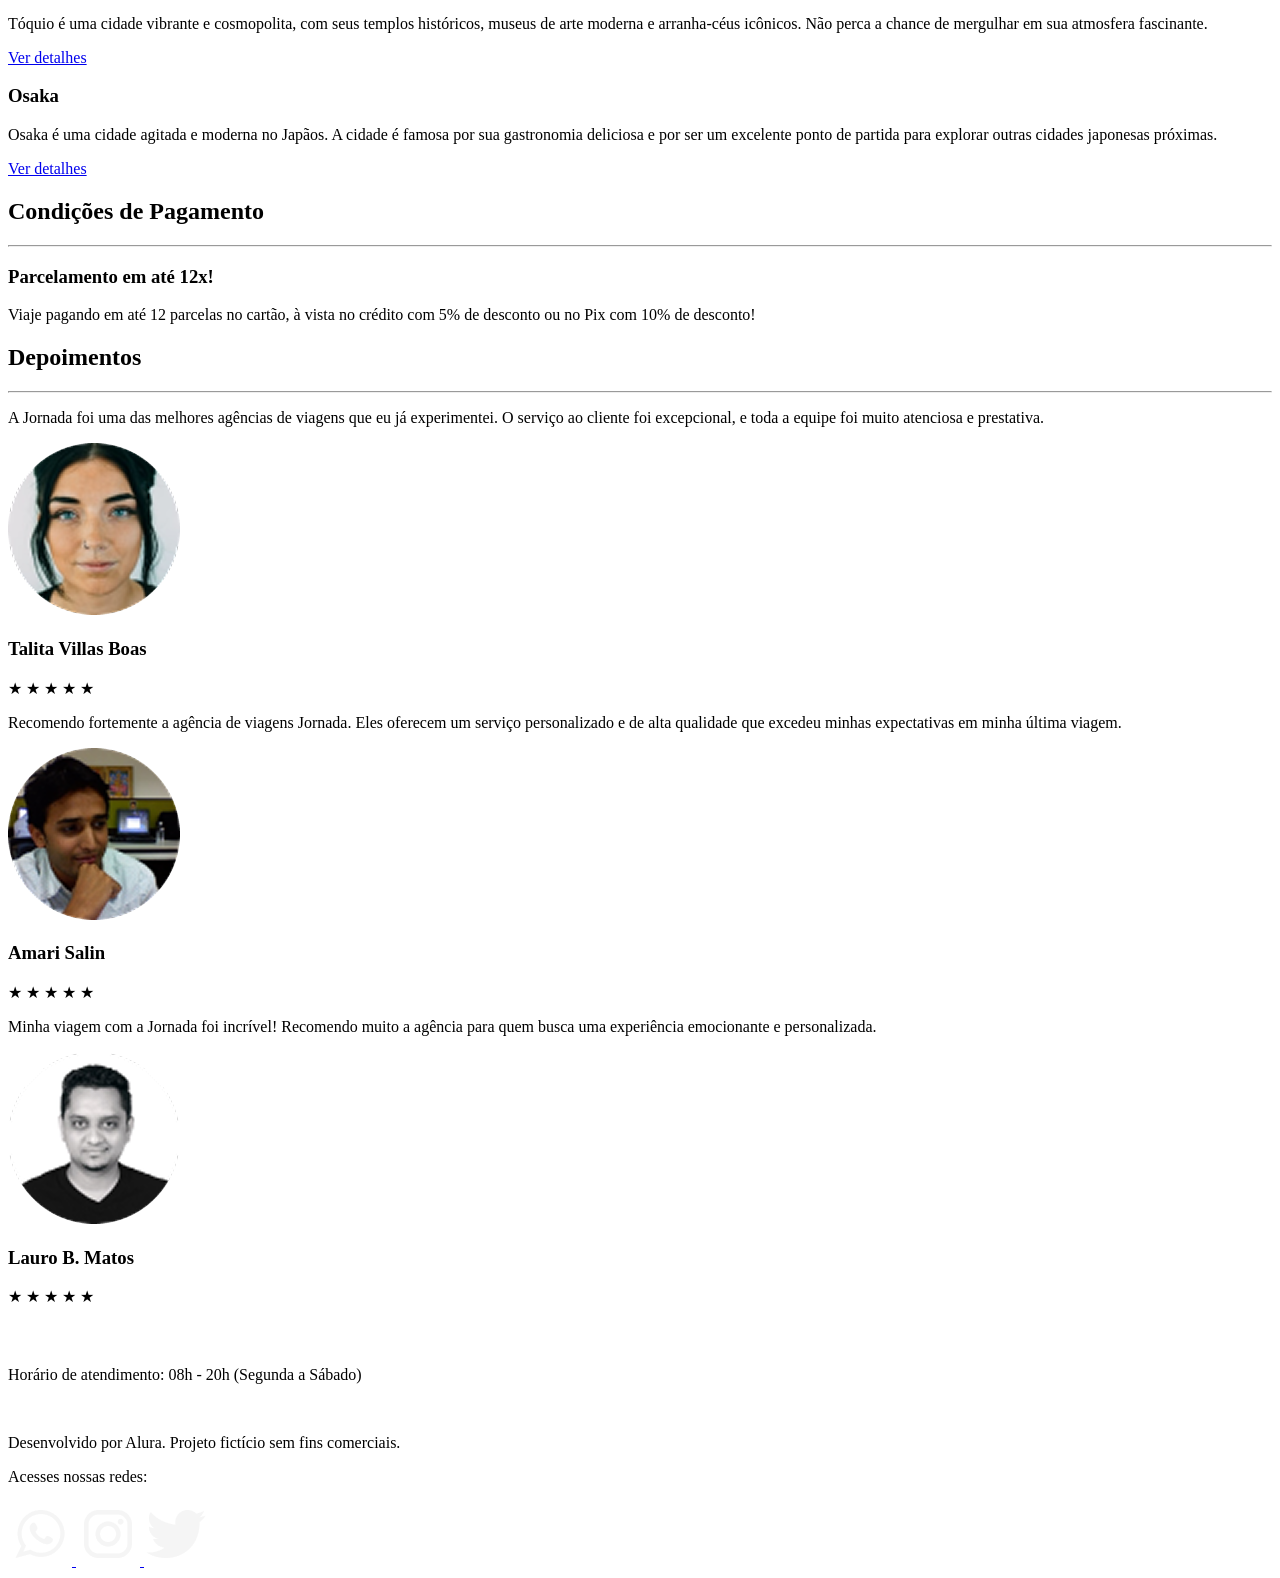
==== commit 699726b7: "Adiciona sessao footer" ====
--- a/index.html
+++ b/index.html
@@ -284,7 +284,7 @@
               alt="perfil da cliente Talita Villas Boas"
             />
             <div class="profile-content">
-              <h4>Talita Villas Boas</h4>
+              <h3>Talita Villas Boas</h3>
               <div class="rating">
                 <span class="star">★</span>
                 <span class="star">★</span>
@@ -309,7 +309,7 @@
               alt="perfil do cliente Amari Salin"
             />
             <div class="profile-content">
-              <h4>Amari Salin</h4>
+              <h3>Amari Salin</h3>
               <div class="rating">
                 <span class="star">★</span>
                 <span class="star">★</span>
@@ -333,7 +333,7 @@
               alt="perfil do cliente Lauro B. Matos"
             />
             <div class="profile-content">
-              <h4>Lauro B. Matos</h4>
+              <h3>Lauro B. Matos</h3>
               <div class="rating">
                 <span class="star">★</span>
                 <span class="star">★</span>
@@ -346,5 +346,59 @@
         </article>
       </div>
     </section>
+
+    <section class="bottom-hero">
+      <div class="hero-img"></div>
+    </section>
+
+    <footer class="main-footer">
+      <div class="footer-content">
+        <img
+          class="logo-footer"
+          src="./img/footer-logo-mobile.png"
+          alt="Logo completoJornada Viagens "
+        />
+        <p>Horário de atendimento: 08h - 20h (Segunda a Sábado)</p>
+        <br />
+        <p>Desenvolvido por Alura. Projeto fictício sem fins comerciais.</p>
+      </div>
+
+      <div class="footer-social-media">
+        <p>Acesses nossas redes:</p>
+
+        <a
+          href="#"
+          target="_blank"
+          title="Acesse o Whatsapp da Jornada Viagens"
+        >
+          <img
+            src="./img/footer-whatsapp-mobile.png"
+            alt="icone do Whatsapp na cor branca"
+          />
+        </a>
+
+        <a
+          href="#"
+          target="_blank"
+          title="Acessar o Instagram da Jornada Viagens"
+        >
+          <img
+            src="./img/footer-instragam-mobile.png"
+            alt="icone do instagram na cor branca"
+          />
+        </a>
+
+        <a
+          href="#"
+          target="_blank"
+          title="Acessar o Twitter da Jornada Viagens"
+        >
+          <img
+            src="./img/footer-twiter-mobile.png"
+            alt="icone do Twitter na cor branca"
+          />
+        </a>
+      </div>
+    </footer>
   </body>
 </html>
